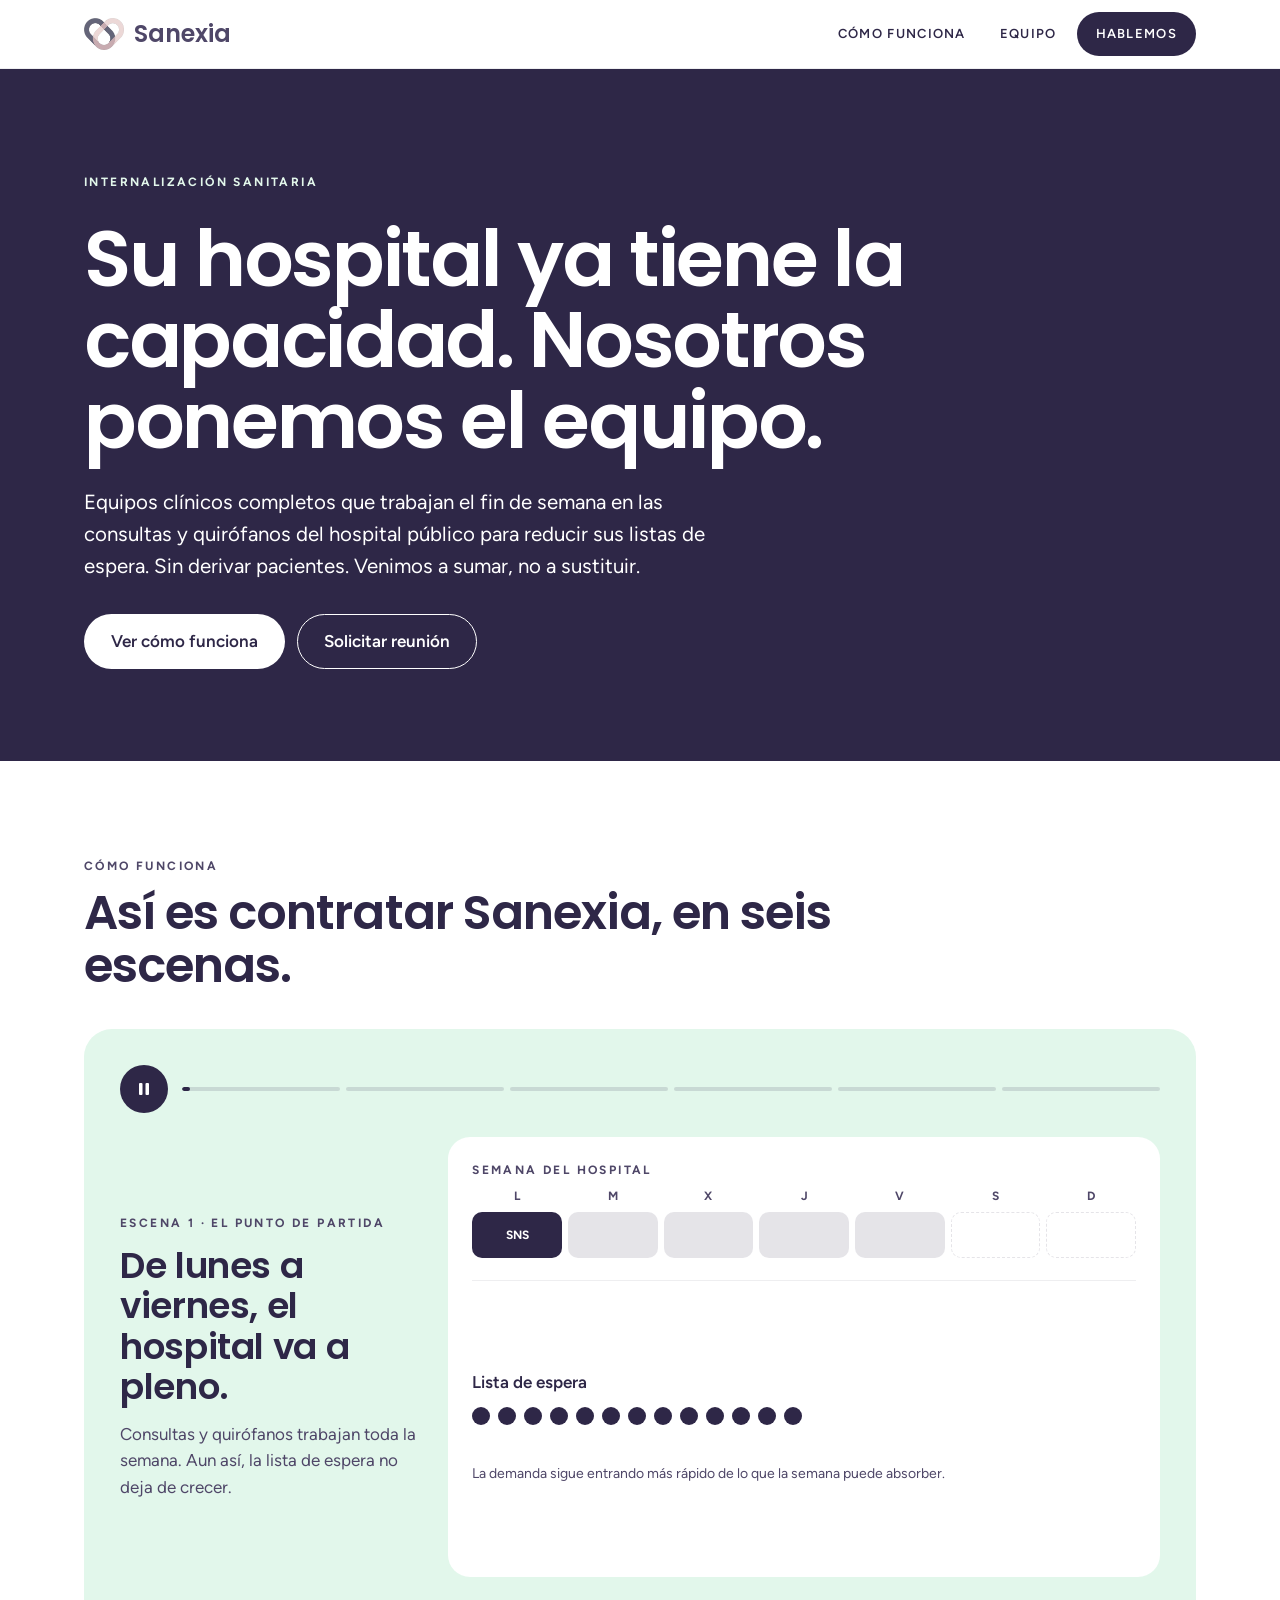
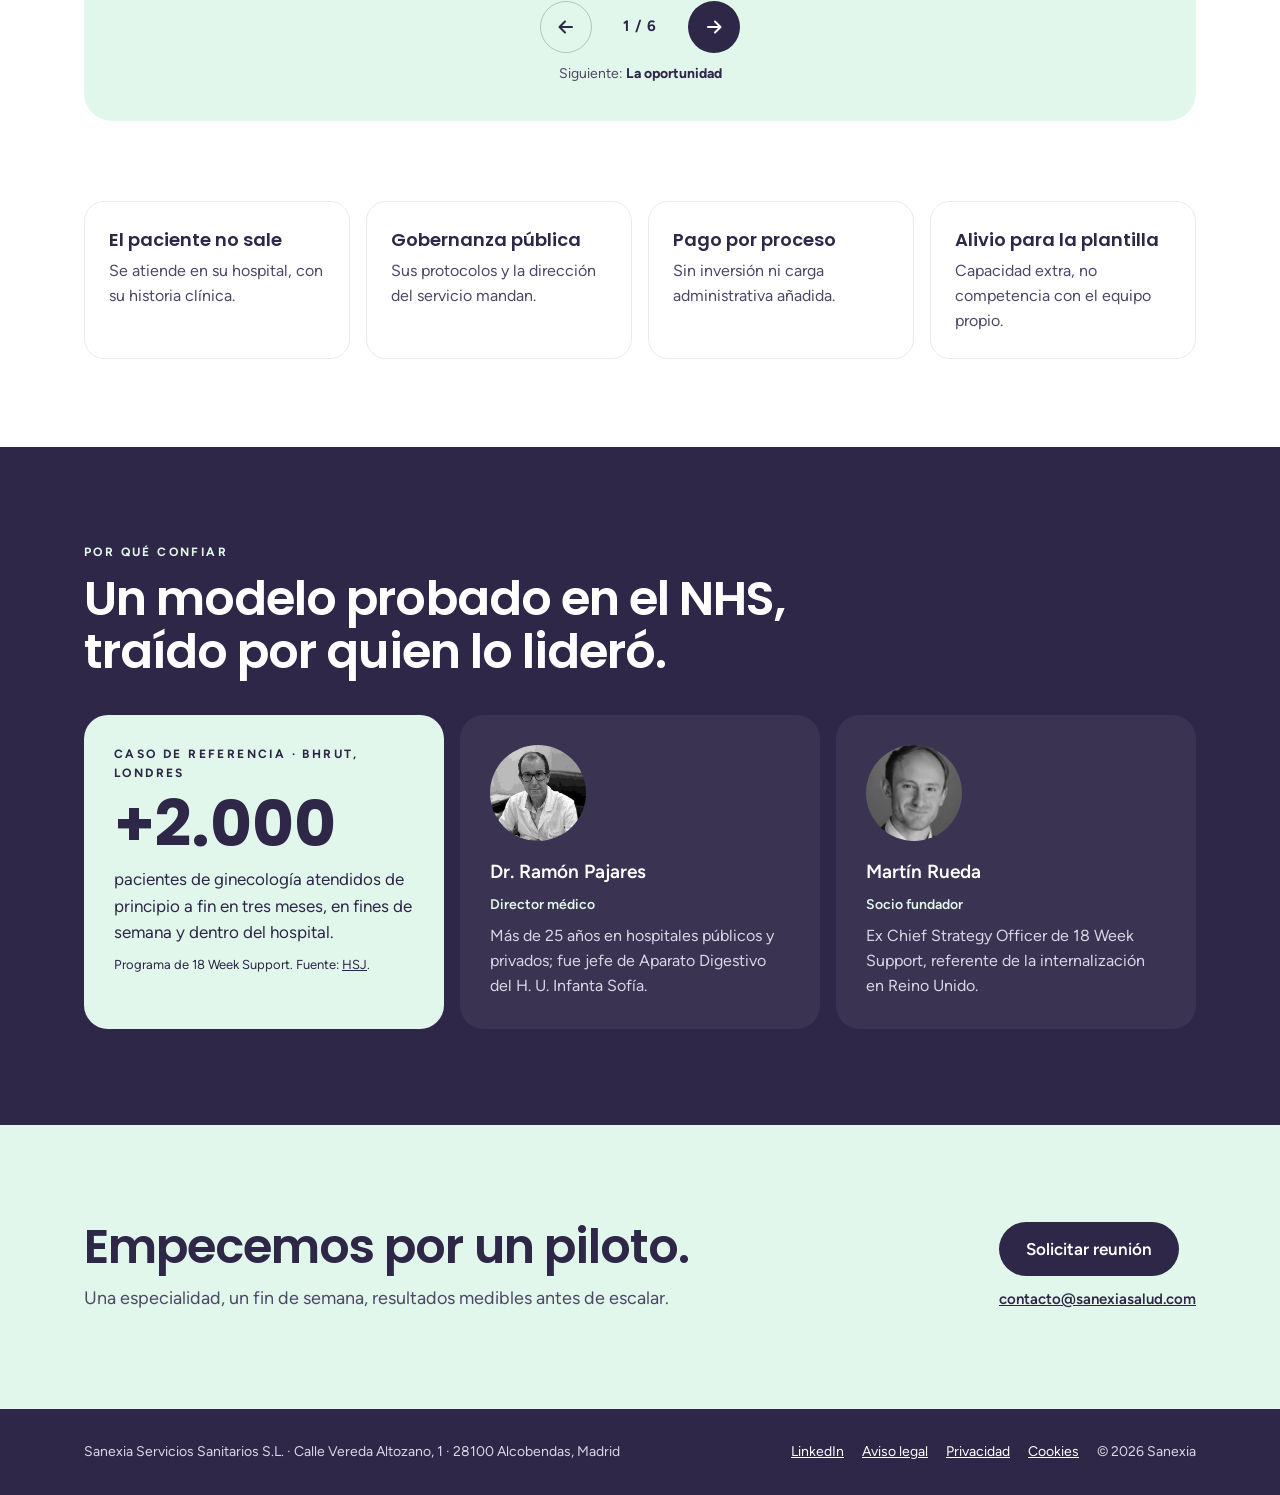
==== index.html @ 1f291b6e "Web de Sanexia: sitio estático Co-Authored-By: Claude Opus 5.5 <noreply@anthropic.com> Claude-Sessio" ====
<!doctype html>
<html lang="es" class="no-js">
<head>
<meta charset="utf-8">
<meta name="viewport" content="width=device-width, initial-scale=1">
<title>Sanexia · Internalización sanitaria para reducir listas de espera</title>
<meta name="description" content="Sanexia despliega equipos clínicos completos el fin de semana en consultas y quirófanos del hospital público para reducir listas de espera, sin derivar pacientes.">
<link rel="canonical" href="https://www.sanexiasalud.com/">
<meta property="og:type" content="website">
<meta property="og:locale" content="es_ES">
<meta property="og:site_name" content="Sanexia">
<meta property="og:title" content="Sanexia · Su hospital ya tiene la capacidad. Nosotros ponemos el equipo.">
<meta property="og:description" content="Internalización sanitaria: equipos clínicos completos el fin de semana, dentro del hospital público, para reducir listas de espera.">
<meta property="og:url" content="https://www.sanexiasalud.com/">
<meta property="og:image" content="https://www.sanexiasalud.com/assets/img/og-sanexia.png">
<meta name="twitter:card" content="summary_large_image">
<meta name="theme-color" content="#2E2747">
<link rel="icon" type="image/png" sizes="32x32" href="assets/img/favicon-32.png">
<link rel="apple-touch-icon" href="assets/img/apple-touch-icon.png">
<link rel="preload" href="assets/fonts/poppins-latin-600-normal.woff2" as="font" type="font/woff2" crossorigin>
<link rel="preload" href="assets/fonts/figtree-latin-400-normal.woff2" as="font" type="font/woff2" crossorigin>
<link rel="stylesheet" href="assets/styles.css">
<script>document.documentElement.classList.remove('no-js')</script>
<script type="application/ld+json">
{"@context":"https://schema.org","@type":"Organization","name":"Sanexia","legalName":"Sanexia Servicios Sanitarios S.L.","url":"https://www.sanexiasalud.com/","logo":"https://www.sanexiasalud.com/assets/img/icon-512.png","email":"contacto@sanexiasalud.com","sameAs":["https://www.linkedin.com/company/sanexia/"]}
</script>
</head>
<body>
<a class="skip" href="#contenido">Saltar al contenido</a>

<header class="site-header">
  <div class="wrap">
    <a class="brand" href="./" aria-label="Sanexia, inicio">
      <img src="assets/img/sanexia-simbolo.png" alt="" width="40" height="31">
      <span>Sanexia</span>
    </a>
    <nav class="site-nav" aria-label="Principal">
      <a href="#como-funciona" class="hide-sm">Cómo funciona</a>
      <a href="#equipo" class="hide-sm">Equipo</a>
      <a href="#contacto" class="btn btn-navy">Hablemos</a>
    </nav>
  </div>
</header>

<main id="contenido">

  <!-- Portada -->
  <section class="hero on-navy">
    <div class="wrap stack">
      <p class="kicker">Internalización sanitaria</p>
      <h1>Su hospital ya tiene la capacidad. Nosotros ponemos el equipo.</h1>
      <p class="sub">Equipos clínicos completos que trabajan el fin de semana en las consultas y quirófanos del hospital público para reducir sus listas de espera. Sin derivar pacientes. Venimos a sumar, no a sustituir.</p>
      <div class="actions">
        <a class="btn btn-white" href="#como-funciona">Ver cómo funciona</a>
        <a class="btn btn-ghost-white" href="#contacto">Solicitar reunión</a>
      </div>
    </div>
  </section>

  <!-- Secuencia -->
  <section id="como-funciona" class="seq-section">
    <div class="wrap stack">
      <div class="stack seq-head reveal">
        <p class="kicker">Cómo funciona</p>
        <h2 class="h2">Así es contratar Sanexia, en seis escenas.</h2>
      </div>

      <div class="seq reveal" id="seq" aria-roledescription="secuencia" aria-label="Cómo funciona Sanexia">
        <div class="seq-top">
          <button type="button" class="seq-play" id="seq-play" aria-label="Pausar"></button>
          <div class="seq-progress" id="seq-progress"></div>
        </div>

        <div class="seq-body">
          <div class="stack seq-text" id="seq-text" aria-live="polite">
            <p class="kicker" id="seq-kicker"></p>
            <p class="title" id="seq-title"></p>
            <p class="desc" id="seq-desc"></p>
          </div>
          <div class="stage">
            <div class="stack" style="gap:8px">
              <p class="kicker">Semana del hospital</p>
              <div class="week" id="seq-week" aria-hidden="true"></div>
            </div>
            <div class="panel" id="seq-panel" aria-hidden="true"></div>
          </div>
        </div>

        <div class="seq-nav">
          <div class="row">
            <button type="button" class="arrow-btn arrow-prev" id="seq-prev" aria-label="Escena anterior">
              <svg width="20" height="20" viewBox="0 0 20 20" aria-hidden="true"><path d="M16 10H4M9 4.5L3.5 10 9 15.5" fill="none" stroke="#2E2747" stroke-width="2" stroke-linecap="round" stroke-linejoin="round"/></svg>
            </button>
            <span class="counter" id="seq-counter">1 / 6</span>
            <button type="button" class="arrow-btn arrow-next" id="seq-next" aria-label="Siguiente escena">
              <svg width="20" height="20" viewBox="0 0 20 20" aria-hidden="true"><path d="M4 10h12M11 4.5l5.5 5.5-5.5 5.5" fill="none" stroke="#FFFFFF" stroke-width="2" stroke-linecap="round" stroke-linejoin="round"/></svg>
            </button>
          </div>
          <p class="next-peek">Siguiente: <strong id="seq-peek"></strong></p>
        </div>
      </div>
    </div>
  </section>

  <!-- Beneficios -->
  <section aria-label="Ventajas">
    <div class="wrap benefits">
      <div class="card reveal"><h3>El paciente no sale</h3><p>Se atiende en su hospital, con su historia clínica.</p></div>
      <div class="card reveal"><h3>Gobernanza pública</h3><p>Sus protocolos y la dirección del servicio mandan.</p></div>
      <div class="card reveal"><h3>Pago por proceso</h3><p>Sin inversión ni carga administrativa añadida.</p></div>
      <div class="card reveal"><h3>Alivio para la plantilla</h3><p>Capacidad extra, no competencia con el equipo propio.</p></div>
    </div>
  </section>

  <!-- Referencia y equipo -->
  <section id="equipo" class="team on-navy">
    <div class="wrap stack">
      <div class="stack reveal" style="gap:12px;max-width:760px">
        <p class="kicker">Por qué confiar</p>
        <h2 class="h2">Un modelo probado en el NHS, traído por quien lo lideró.</h2>
      </div>
      <div class="team-cards">
        <div class="case reveal">
          <p class="kicker">Caso de referencia · BHRUT, Londres</p>
          <p class="big">+2.000</p>
          <p>pacientes de ginecología atendidos de principio a fin en tres meses, en fines de semana y dentro del hospital.</p>
          <p class="src">Programa de 18 Week Support. Fuente: <a href="https://www.hsj.co.uk/workforce/partnering-for-progress-how-bhrut-and-18-week-support-are-transforming-womens-health-services/7039162.article" rel="noopener" target="_blank">HSJ</a>.</p>
        </div>
        <div class="person reveal">
          <img src="assets/img/ramon-pajares.jpg" alt="Dr. Ramón Pajares" width="96" height="96" loading="lazy" style="object-position:50% 25%">
          <h3>Dr. Ramón Pajares</h3>
          <p class="role">Director médico</p>
          <p class="bio">Más de 25 años en hospitales públicos y privados; fue jefe de Aparato Digestivo del H. U. Infanta Sofía.</p>
        </div>
        <div class="person reveal">
          <img src="assets/img/martin-rueda.jpg" alt="Martín Rueda" width="96" height="96" loading="lazy" style="object-position:50% 30%">
          <h3>Martín Rueda</h3>
          <p class="role">Socio fundador</p>
          <p class="bio">Ex Chief Strategy Officer de 18 Week Support, referente de la internalización en Reino Unido.</p>
        </div>
      </div>
    </div>
  </section>

  <!-- Contacto -->
  <section id="contacto" class="contact">
    <div class="wrap">
      <div class="stack text reveal">
        <h2 class="h2">Empecemos por un piloto.</h2>
        <p class="lead">Una especialidad, un fin de semana, resultados medibles antes de escalar.</p>
      </div>
      <div class="stack actions reveal">
        <a class="btn btn-navy" href="mailto:contacto@sanexiasalud.com?subject=Piloto%20Sanexia">Solicitar reunión</a>
        <a class="mail" href="mailto:contacto@sanexiasalud.com">contacto@sanexiasalud.com</a>
      </div>
    </div>
  </section>

</main>

<footer class="site-footer on-navy">
  <div class="wrap">
    <span>Sanexia Servicios Sanitarios S.L. · Calle Vereda Altozano, 1 · 28100 Alcobendas, Madrid</span>
    <span class="links">
      <a href="https://www.linkedin.com/company/sanexia/" rel="noopener" target="_blank">LinkedIn</a>
      <a href="aviso-legal">Aviso legal</a>
      <a href="privacidad">Privacidad</a>
      <a href="cookies">Cookies</a>
      <span>© <span id="year">2026</span> Sanexia</span>
    </span>
  </div>
</footer>

<script src="assets/main.js" defer></script>
</body>
</html>
---- assets/styles.css ----
/* Sanexia — estilos del sitio */

@font-face{font-family:"Figtree";font-style:normal;font-weight:400;font-display:swap;src:url(fonts/figtree-latin-400-normal.woff2) format("woff2")}
@font-face{font-family:"Figtree";font-style:normal;font-weight:500;font-display:swap;src:url(fonts/figtree-latin-500-normal.woff2) format("woff2")}
@font-face{font-family:"Figtree";font-style:normal;font-weight:600;font-display:swap;src:url(fonts/figtree-latin-600-normal.woff2) format("woff2")}
@font-face{font-family:"Figtree";font-style:normal;font-weight:700;font-display:swap;src:url(fonts/figtree-latin-700-normal.woff2) format("woff2")}
@font-face{font-family:"Poppins";font-style:normal;font-weight:600;font-display:swap;src:url(fonts/poppins-latin-600-normal.woff2) format("woff2")}
@font-face{font-family:"Poppins";font-style:normal;font-weight:700;font-display:swap;src:url(fonts/poppins-latin-700-normal.woff2) format("woff2")}

:root{
  --navy:#2E2747;
  --navy-soft:#4F4768;
  --mint:#E2F7EB;
  --white:#FFFFFF;
  --on-navy-muted:#D9D5E6;
  --line:rgba(46,39,71,.12);
  --display:"Poppins",system-ui,sans-serif;
  --body:"Figtree",system-ui,-apple-system,"Segoe UI",sans-serif;
}

*,*::before,*::after{box-sizing:border-box}
html{scroll-behavior:smooth;scroll-padding-top:80px;-webkit-text-size-adjust:100%}
body{margin:0;background:var(--white);color:var(--navy);font-family:var(--body);font-size:17px;line-height:1.55}
img{max-width:100%;display:block}
a{color:var(--navy)}
a:hover{color:var(--navy-soft)}
h1,h2,h3,p{margin:0}
button{font:inherit;color:inherit}
:focus-visible{outline:3px solid var(--navy);outline-offset:3px;border-radius:6px}
.on-navy :focus-visible{outline-color:var(--mint)}

.wrap{max-width:1160px;margin:0 auto;padding-left:24px;padding-right:24px}
.kicker{font-size:12px;font-weight:700;letter-spacing:.2em;text-transform:uppercase;color:var(--navy-soft)}
.h2{font-family:var(--display);font-weight:600;font-size:clamp(30px,4vw,48px);line-height:1.1;letter-spacing:-.02em}
.lead{font-size:18px;color:var(--navy-soft)}
.stack{display:flex;flex-direction:column}
.skip{position:absolute;left:-9999px;top:8px;background:var(--navy);color:#fff;padding:10px 16px;border-radius:8px;z-index:20}
.skip:focus{left:8px}

/* Botones */
.btn{display:inline-flex;align-items:center;justify-content:center;min-height:48px;padding:13px 26px;border-radius:999px;font-weight:600;text-decoration:none;border:1.5px solid transparent;cursor:pointer;transition:background .2s,color .2s,border-color .2s}
.btn-navy{background:var(--navy);color:#fff}
.btn-navy:hover{background:var(--navy-soft);color:#fff}
.btn-white{background:#fff;color:var(--navy)}
.btn-white:hover{background:var(--mint);color:var(--navy)}
.btn-ghost-white{background:transparent;color:#fff;border-color:#fff}
.btn-ghost-white:hover{background:rgba(255,255,255,.1);color:#fff}

/* Cabecera */
.site-header{position:sticky;top:0;z-index:10;background:rgba(255,255,255,.92);backdrop-filter:blur(10px);-webkit-backdrop-filter:blur(10px);border-bottom:1px solid rgba(46,39,71,.08)}
.site-header .wrap{display:flex;flex-wrap:wrap;align-items:center;justify-content:space-between;gap:12px;padding-top:12px;padding-bottom:12px}
.brand{display:flex;align-items:center;gap:10px;text-decoration:none}
.brand img{width:40px;height:auto}
.brand span{font-family:var(--display);font-weight:600;font-size:24px;color:var(--navy-soft)}
.site-nav{display:flex;flex-wrap:wrap;align-items:center;gap:4px 6px;font-size:13px;font-weight:600;letter-spacing:.1em;text-transform:uppercase}
.site-nav a{text-decoration:none;padding:12px 14px}
.site-nav .btn{padding:10px 18px;min-height:44px;font-size:13px}

/* Portada */
.hero{background:var(--navy);color:#fff}
.hero .wrap{padding-top:104px;padding-bottom:92px;gap:26px}
.hero .kicker{color:var(--mint)}
.hero h1{font-family:var(--display);font-weight:600;font-size:clamp(40px,6.2vw,78px);line-height:1.04;letter-spacing:-.03em;max-width:960px}
.hero p.sub{font-size:clamp(18px,1.6vw,21px);max-width:640px}
.hero .actions{display:flex;flex-wrap:wrap;gap:12px;margin-top:6px}

/* Secuencia */
.seq-section .wrap{padding-top:96px;padding-bottom:56px;gap:36px}
.seq-head{gap:12px;max-width:760px}
.seq{background:var(--mint);border-radius:28px;padding:clamp(20px,3vw,36px);display:flex;flex-direction:column;gap:24px}
.seq-top{display:flex;align-items:center;gap:14px}
.seq-play{flex:none;width:48px;height:48px;border-radius:50%;border:0;background:var(--navy);color:#fff;cursor:pointer;display:flex;align-items:center;justify-content:center}
.seq-progress{flex:1 1 auto;display:grid;grid-template-columns:repeat(6,minmax(0,1fr));gap:6px}
.seq-progress button{border:0;padding:12px 0;background:transparent;cursor:pointer}
.seq-progress .track{display:block;height:4px;border-radius:999px;background:rgba(46,39,71,.14);overflow:hidden}
.seq-progress .fill{display:block;height:100%;width:0;border-radius:999px;background:var(--navy)}
.seq-body{display:flex;flex-wrap:wrap;gap:28px;align-items:stretch}
.seq-text{flex:1 1 300px;gap:14px;justify-content:center;min-height:220px}
.seq-text .title{font-family:var(--display);font-weight:600;font-size:clamp(26px,2.8vw,36px);line-height:1.12;letter-spacing:-.01em}
.seq-text .desc{font-size:17px;color:var(--navy-soft)}
.seq-fade{animation:seqfade .45s ease both}
@keyframes seqfade{from{opacity:0;transform:translateY(8px)}to{opacity:1;transform:none}}
.stage{flex:999 1 520px;min-width:0;background:#fff;border-radius:22px;padding:24px;display:flex;flex-direction:column;gap:22px;min-height:440px}
.week{display:grid;grid-template-columns:repeat(7,minmax(0,1fr));gap:6px}
.day{display:flex;flex-direction:column;gap:6px}
.day-label{text-align:center;font-size:12px;font-weight:700;color:var(--navy-soft)}
.cell{display:flex;align-items:center;justify-content:center;height:46px;border-radius:10px;font-size:12px;font-weight:700;transition:background .35s,color .35s,border-color .35s;overflow:hidden;white-space:nowrap}
.panel{flex:1 1 auto;display:flex;flex-direction:column;justify-content:center;border-top:1px solid rgba(46,39,71,.08);padding-top:20px}
.ptitle{font-weight:600}
.pnote{font-size:14px;color:var(--navy-soft)}
.dots{display:flex;flex-wrap:wrap;gap:8px;max-width:460px}
.dot{width:18px;height:18px;border-radius:50%;background:var(--navy);transition:transform .35s,opacity .35s}
.rooms{display:grid;grid-template-columns:repeat(auto-fit,minmax(min(100%,170px),1fr));gap:14px}
.room{display:flex;flex-direction:column;gap:8px;padding:18px;border-radius:16px;border:2px dashed var(--navy-soft);transition:opacity .4s,transform .4s}
.room .tag{font-size:13px;font-weight:700;letter-spacing:.12em;text-transform:uppercase;color:var(--navy-soft)}
.checks{display:flex;flex-direction:column;gap:10px;max-width:540px}
.check{display:flex;align-items:center;gap:14px;padding:12px 16px;border-radius:14px;transition:opacity .35s,background .35s}
.check .box{flex:none;width:26px;height:26px;border-radius:8px;border:2px solid var(--navy);display:flex;align-items:center;justify-content:center;transition:background .3s}
.check .who{font-size:14px;color:var(--navy-soft)}
.team-grid{display:grid;grid-template-columns:repeat(auto-fit,minmax(min(100%,140px),1fr));gap:14px}
.member{display:flex;flex-direction:column;align-items:center;gap:10px;padding:18px 12px;border-radius:16px;background:var(--mint);text-align:center;font-weight:600;transition:opacity .45s,transform .45s}
.member .av{width:52px;height:52px;border-radius:50%;background:#fff;display:flex;align-items:center;justify-content:center}
.flow{display:flex;flex-wrap:wrap;gap:20px;align-items:stretch}
.flow > div{flex:1 1 200px;display:flex;flex-direction:column;gap:10px}
.flow .arrow{flex:0 0 auto;align-items:center;justify-content:center}
.flow .seen{background:var(--mint);border-radius:16px;padding:16px}
.bars{display:flex;align-items:flex-end;gap:8px;height:170px;border-bottom:1px solid rgba(46,39,71,.15)}
.bar{flex:1 1 0;min-width:6px;border-radius:6px 6px 0 0;transform-origin:bottom;transition:opacity .3s,transform .3s}
.tags{display:flex;flex-wrap:wrap;gap:8px;margin-top:4px}
.tags span{font-size:13px;font-weight:600;padding:8px 14px;border-radius:999px;background:var(--mint);transition:opacity .35s}
.pulse{animation:pulse 1.4s ease-in-out infinite}
@keyframes pulse{0%,100%{opacity:1}50%{opacity:.45}}
.seq-nav{display:flex;flex-direction:column;align-items:center;gap:10px}
.seq-nav .row{display:flex;align-items:center;gap:20px}
.arrow-btn{width:52px;height:52px;border-radius:50%;cursor:pointer;display:flex;align-items:center;justify-content:center;transition:background .2s}
.arrow-prev{border:1.5px solid rgba(46,39,71,.25);background:transparent}
.arrow-prev:hover{background:rgba(255,255,255,.7)}
.arrow-next{border:0;background:var(--navy)}
.arrow-next:hover{background:var(--navy-soft)}
.counter{min-width:56px;text-align:center;font-weight:700;font-size:15px;letter-spacing:.08em}
.next-peek{font-size:14px;color:var(--navy-soft)}
.next-peek strong{color:var(--navy)}

/* Beneficios */
.benefits{display:grid;grid-template-columns:repeat(auto-fit,minmax(min(100%,250px),1fr));gap:16px;padding-top:24px;padding-bottom:88px}
.card{border:1px solid rgba(46,39,71,.1);border-radius:20px;padding:24px;display:flex;flex-direction:column;gap:6px}
.card h3{font-family:var(--display);font-weight:600;font-size:18px}
.card p{color:var(--navy-soft);font-size:16px}

/* Equipo */
.team{background:var(--navy);color:#fff}
.team .wrap{padding-top:96px;padding-bottom:96px;gap:36px}
.team .kicker{color:var(--mint)}
.team-cards{display:grid;grid-template-columns:repeat(auto-fit,minmax(min(100%,320px),1fr));gap:16px}
.case{background:var(--mint);color:var(--navy);border-radius:24px;padding:30px;display:flex;flex-direction:column;gap:10px}
.case .kicker{color:var(--navy)}
.case .big{font-family:var(--display);font-weight:700;font-size:clamp(44px,5vw,64px);line-height:1}
.case .src{font-size:13px}
.person{background:rgba(255,255,255,.06);border-radius:24px;padding:30px;display:flex;flex-direction:column;gap:8px}
.person img{width:96px;height:96px;border-radius:50%;object-fit:cover}
.person h3{margin-top:8px;font-weight:600;font-size:19px}
.person .role{font-size:14px;font-weight:600;color:var(--mint)}
.person p.bio{color:var(--on-navy-muted);font-size:16px}

/* Contacto */
.contact{background:var(--mint)}
.contact .wrap{padding-top:96px;padding-bottom:96px;display:flex;flex-wrap:wrap;gap:32px;align-items:center;justify-content:space-between}
.contact .text{gap:12px;flex:1 1 420px}
.contact .actions{gap:12px;align-items:flex-start}
.contact .mail{font-size:15px;font-weight:600}

/* Pie */
.site-footer{background:var(--navy);color:var(--on-navy-muted)}
.site-footer .wrap{padding-top:32px;padding-bottom:32px;display:flex;flex-wrap:wrap;justify-content:space-between;gap:20px;font-size:14px}
.site-footer a{color:#fff}
.site-footer .links{display:flex;flex-wrap:wrap;gap:18px}

/* Aparición al hacer scroll */
.reveal{opacity:0;transform:translateY(24px);transition:opacity .7s ease,transform .7s ease}
.reveal.in{opacity:1;transform:none}
.no-js .reveal{opacity:1;transform:none}

/* Páginas legales */
.legal .wrap{max-width:820px;padding-top:72px;padding-bottom:96px}
.legal h1{font-family:var(--display);font-weight:600;font-size:clamp(32px,4vw,44px);line-height:1.1;margin-bottom:8px}
.legal .updated{color:var(--navy-soft);font-size:15px;margin-bottom:36px}
.legal h2{font-family:var(--display);font-weight:600;font-size:21px;margin:36px 0 10px}
.legal p,.legal li{color:#3C3555}
.legal p+p{margin-top:12px}
.legal ul{padding-left:22px;margin:10px 0}
.legal li+li{margin-top:6px}
.legal table{width:100%;border-collapse:collapse;margin:12px 0;font-size:15px}
.legal th,.legal td{text-align:left;padding:10px 12px;border-bottom:1px solid var(--line);vertical-align:top}
.legal .back{display:inline-block;margin-bottom:28px;font-weight:600}

@media (max-width:640px){
  .site-nav .hide-sm{display:none}
  .hero .wrap{padding-top:72px;padding-bottom:68px}
  .stage{padding:16px;min-height:0}
  .cell{height:40px;font-size:10px}
  .flow .arrow{display:none}
}
@media (prefers-reduced-motion:reduce){
  html{scroll-behavior:auto}
  .reveal{opacity:1;transform:none;transition:none}
  .pulse,.seq-fade{animation:none}
  *{transition-duration:0s!important}
}
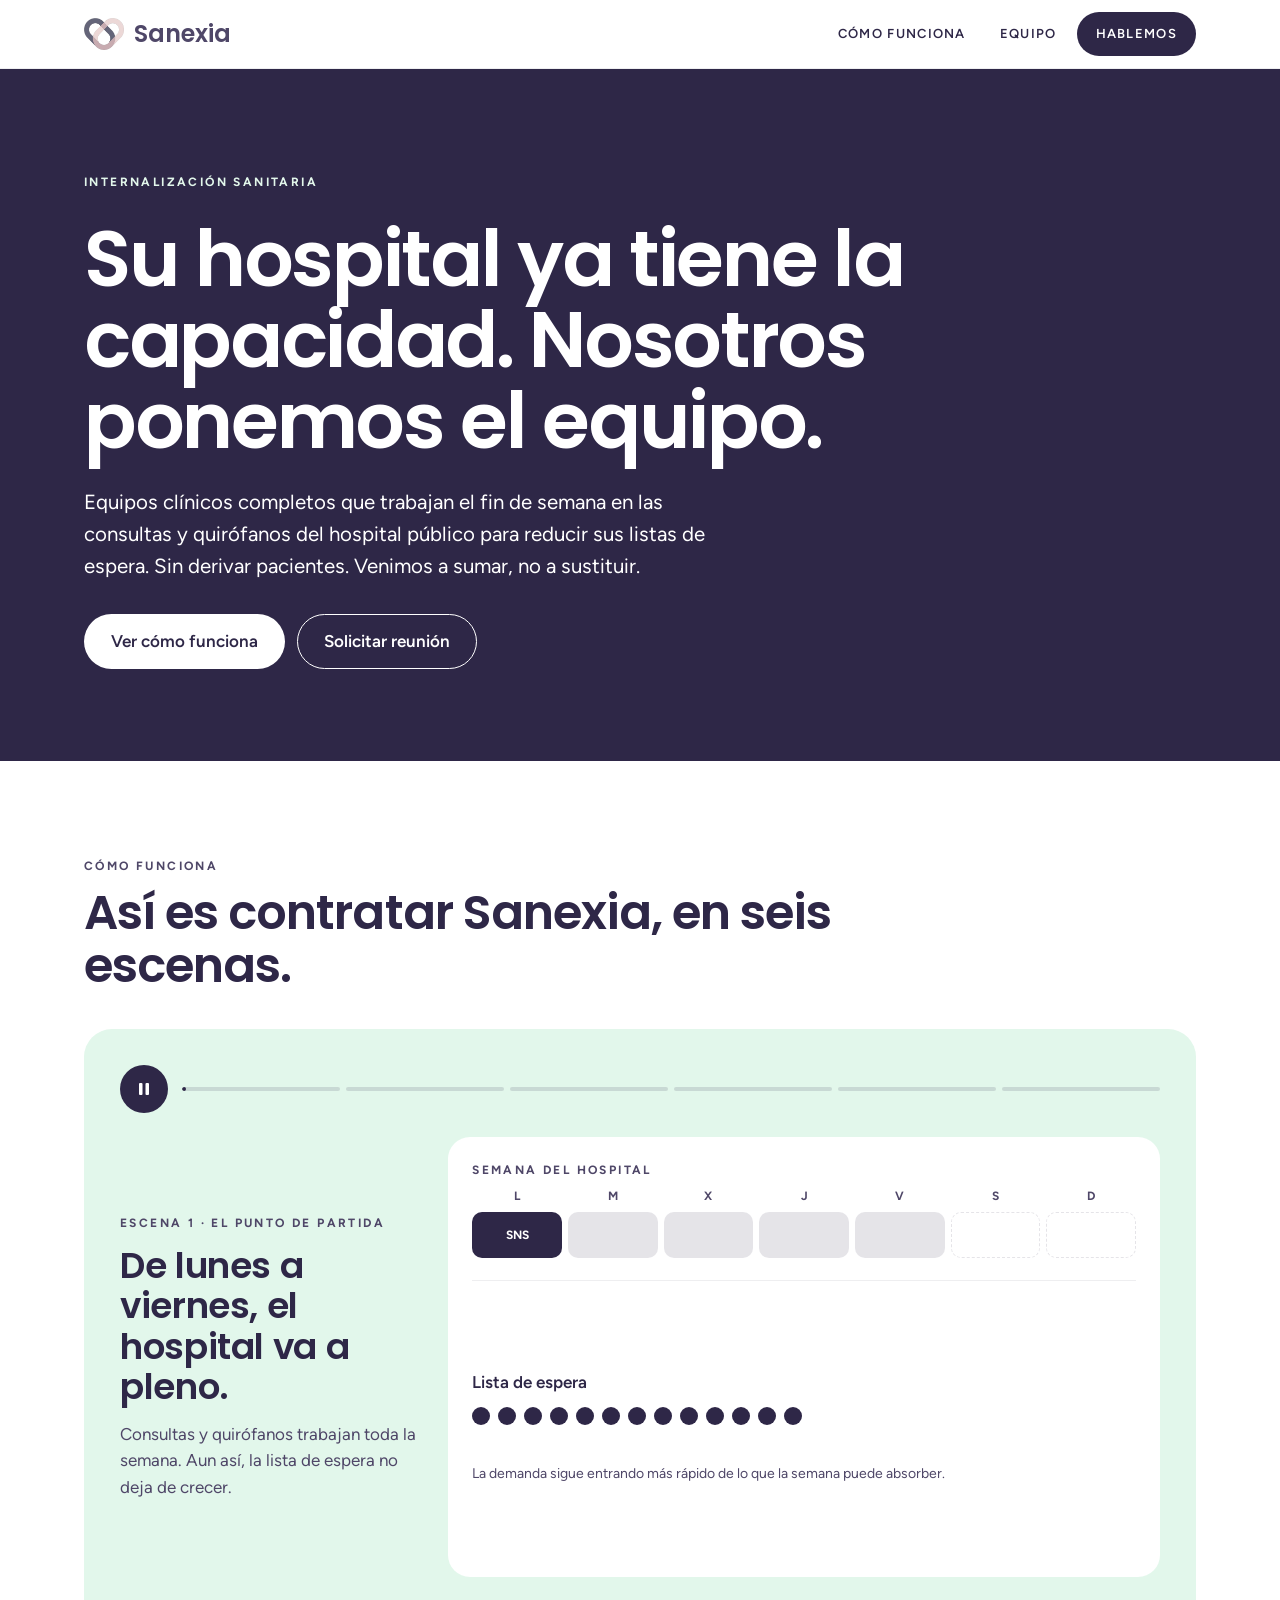
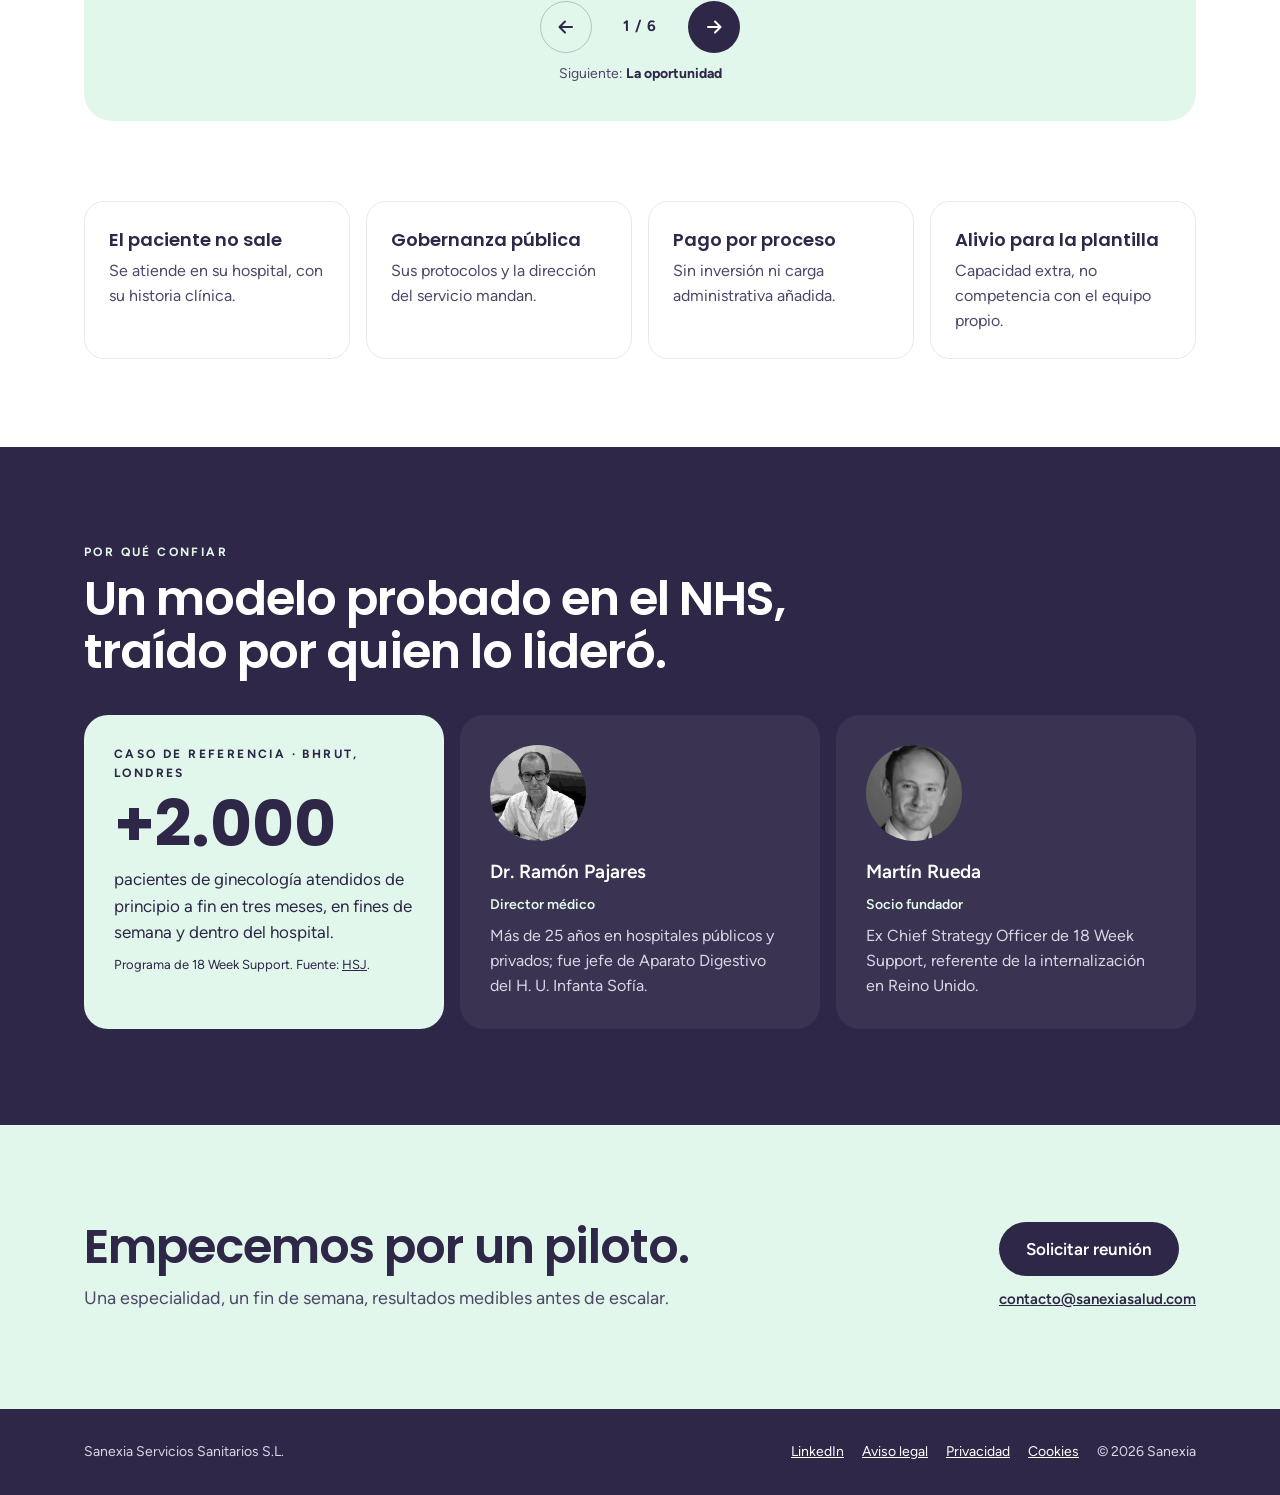
==== commit ead08c95: "Quitar domicilio de la web Co-Authored-By: Claude Opus 5.5 <noreply@anthropic.com> Claude-Session: h" ====
--- a/index.html
+++ b/index.html
@@ -160,7 +160,7 @@
 
 <footer class="site-footer on-navy">
   <div class="wrap">
-    <span>Sanexia Servicios Sanitarios S.L. · Calle Vereda Altozano, 1 · 28100 Alcobendas, Madrid</span>
+    <span>Sanexia Servicios Sanitarios S.L.</span>
     <span class="links">
       <a href="https://www.linkedin.com/company/sanexia/" rel="noopener" target="_blank">LinkedIn</a>
       <a href="aviso-legal">Aviso legal</a>
